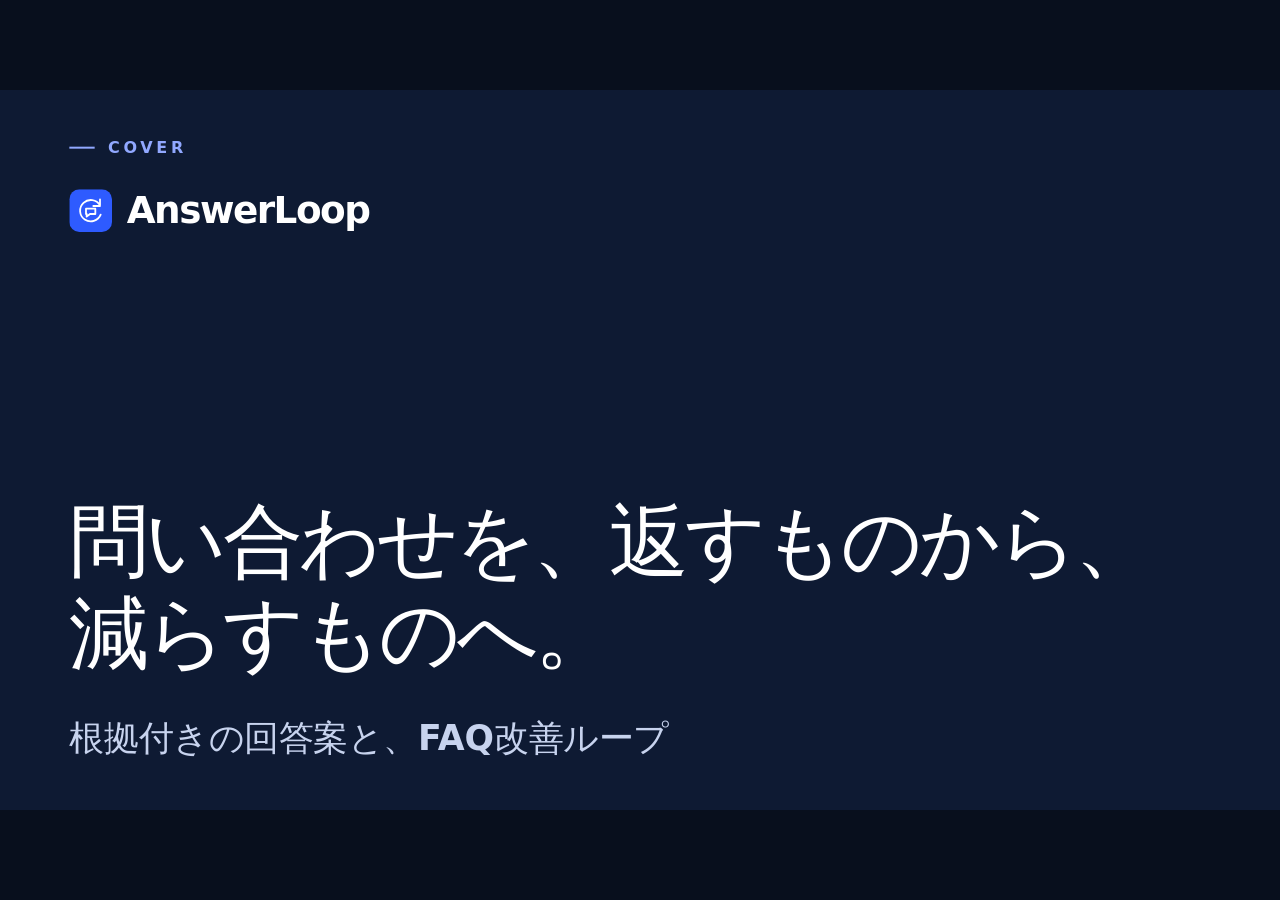
==== slides/index.html @ d75647cc "AnswerLoop: Relic 1day intern pitch materials (demo, promo video, slides, script) - demo/: inquiry-a" ====
<!doctype html>
<html lang="ja">
<head>
<meta charset="utf-8">
<meta name="viewport" content="width=device-width, initial-scale=1">
<title>AnswerLoop｜発表スライド</title>
<link rel="stylesheet" href="style.css">
<script src="deck.js" defer></script>
</head>
<body>
<main id="viewport" aria-label="AnswerLoop 発表スライド">
<div id="stage">
  <section class="slide dark cover">
    <header class="label">COVER</header>
    <div class="brand"><svg viewBox="0 0 64 64" aria-hidden="true"><rect width="64" height="64" rx="15" fill="#2e5bff"/><path d="M46 24a16 16 0 1 0 1 14M46 15v10H36M25 29h14v8h-8l-5 4v-4h-1z" fill="none" stroke="white" stroke-width="2.7" stroke-linecap="round" stroke-linejoin="round"/></svg>AnswerLoop</div>
    <h1>問い合わせを、返すものから、<br>減らすものへ。</h1>
    <p class="subtitle">根拠付きの回答案と、FAQ改善ループ</p>
  </section>
  <section class="slide problem">
    <header class="label">PROBLEM</header>
    <h1>兼務の窓口で、一日が終わる。</h1>
    <div class="numbers"><b class="accent"><span>1日 約</span>8<span>時間</span></b><span class="arrow">→</span><b>15<span>分未満</span></b></div>
    <p class="fine">開発者がBaseconnectで問い合わせ対応を担当した実体験（本人の概算）</p>
  </section>
  <section class="slide target">
    <header class="label">TARGET</header>
    <h1>最初のお客さまは、<br>自社SaaSの“兼務”担当者。</h1>
    <div class="pair roles">
      <div><p class="fine accent">使う人</p><strong>問い合わせを兼務する<br>事業担当者</strong></div>
      <div><p class="fine">買う人</p><strong>事業責任者</strong></div>
    </div>
    <p class="fine">従業員数十名・資料で答えられる質問が繰り返し届く</p>
  </section>
  <section class="slide product">
    <header class="label">PRODUCT</header>
    <h1>根拠を示して、人が承認する。</h1>
    <div class="pair product-grid">
      <ol class="steps">
        <li>根拠付きの回答案</li><li>要確認は人へ</li><li>FAQ改善ループ</li>
      </ol>
      <div class="embed horizontal" data-preview="横動画"><iframe title="AnswerLoop 横動画" data-src="../video/index.html?format=horizontal&amp;embed=1" allow="autoplay 'none'; fullscreen"></iframe></div>
    </div>
  </section>
  <section class="slide demo">
    <header class="label">DEMO</header>
    <div class="demo-bar">
      <h1>実際の画面で見てください。</h1>
      <div class="chips"><span>承認する</span><span>→</span><span>要確認</span><span>→</span><span>追記候補</span></div>
      <a href="../demo/index.html" target="_blank" rel="noopener">別タブで開く ↗</a>
    </div>
    <div class="embed demo-screen" data-preview="AnswerLoop デモ"><iframe title="操作できるAnswerLoopデモ" data-src="../demo/index.html?step=1&amp;embed=1"></iframe></div>
  </section>
  <section class="slide business">
    <header class="label">BUSINESS</header>
    <h1>30日 19,800円で試し、<br>月9,800円で続ける。</h1>
    <div class="pair business-grid">
      <div class="prices">
        <p>30日間の有償トライアル <strong>19,800<span>円</span></strong></p>
        <p>継続・月額／社 <strong>9,800<span>円</span></strong></p>
      </div>
      <div class="equation">
        <p>月60件 × 8分短縮 ＝ 月8時間</p>
        <p class="fine">時給3,000円で換算</p>
        <p><strong class="accent">≒ 24,000円相当</strong> ＞ 9,800円</p>
      </div>
    </div>
    <p class="fine">個別のFAQ整理は有償オプション／AI原価は1件数円程度の見込み</p>
  </section>
  <section class="slide sns">
    <header class="label">SNS</header>
    <h1>TikTokで、<br>あるあるの1秒から。</h1>
    <dl class="sns-points">
      <div><dt>誰に</dt><dd>兼務の事業担当者・CS責任者</dd></div>
      <div><dt>何を</dt><dd>30秒デモ：承認→要確認→追記候補</dd></div>
      <div><dt>何を測る</dt><dd>試験導入の相談件数</dd></div>
    </dl>
    <div class="embed phone" data-preview="縦動画"><iframe title="AnswerLoop 縦動画" data-src="../video/index.html?format=vertical&amp;embed=1" allow="autoplay 'none'; fullscreen"></iframe></div>
  </section>
  <section class="slide feedback">
    <header class="label">FEEDBACK</header>
    <h1>フィードバックで、2つ変えた。</h1>
    <table>
      <thead><tr><td></td><th scope="col">Before</th><td></td><th scope="col" class="accent">After</th></tr></thead>
      <tbody>
        <tr><th scope="row">対象</th><td>AI専任者のいない<br>中小企業全般</td><td class="arrow">→</td><td class="accent">問い合わせを兼務する<br>自社SaaS企業（数十名）</td></tr>
        <tr><th scope="row">売り方</th><td>初期10万円＋月3万円〜</td><td class="arrow">→</td><td class="accent">有償トライアル19,800円＋月9,800円<br>個別支援は別料金</td></tr>
      </tbody>
    </table>
    <div class="fine feedback-notes">
      <p><b>追加した指標</b>　ページ改善後に同じ問い合わせが減ったか</p>
      <p><b>残る課題</b>　回答の精度・3か月目の継続</p>
    </div>
  </section>
  <section class="slide dark next">
    <header class="label">NEXT</header>
    <h1>まず5社。<br>3か月目も使われるかで判断する。</h1>
    <ul class="metrics"><li>3か月目の継続</li><li>返信に使われた回答案の件数</li></ul>
    <p class="tagline">問い合わせを、返すものから、減らすものへ。</p>
  </section>
</div>
</main>
<aside id="notes" hidden aria-label="スピーカーノート"></aside>
<template id="speaker-notes">
  <div>Baseconnectの長期インターンで、リリース直後のプロダクトの問い合わせ対応を担当していました。同じような質問のたびに資料を探して返信を書く。それだけで一日の大半が終わっていました。</div>
  <div>少人数で自社サービスを運営する会社では、事業担当者が問い合わせ窓口を兼務しています。返信を優先するほど、プロダクト改善やマーケティングの時間が削られる。これが解決したい課題です。</div>
  <div>最初のお客さまは、自社SaaSをリリースした従業員数十名のスタートアップです。使うのは問い合わせを兼務する事業担当者、お金を出すのは事業責任者。今ある資料で答えられる質問が繰り返し届く会社です。</div>
  <div>作ったのは「AnswerLoop」です。FAQや仕様資料を根拠に回答案をつくり、担当者が確認して返信するツールです。（動画 約15秒を流す。または話しながら再生）</div>
  <div>実際の画面です。「追加料金はいつ発生しますか」という質問には、料金ページと規約の該当箇所を根拠に示した回答案が出ます。担当者は根拠を確かめて、承認するだけです。
一方、「請求書払いはできますか」は、料金ページと社内資料で記載が食い違っているので、AIは答えずに「要確認」として人に回します。私が実際につまずいた問題です。
最後に、頻出の質問から料金ページへの追記候補を出します。返信を速くするだけでなく、問い合わせそのものを減らします。</div>
  <div>収益は、30日間の有償トライアル1万9,800円と、継続の月額9,800円です。トライアルでは導入前後の対応時間を測ります。たとえば月60件で1件8分短くなれば、月8時間。時給3,000円で換算すると月2万4,000円分の時間が戻るので、月額9,800円は回収できます。個別のFAQ整理は別料金にし、支援工数で赤字にしません。</div>
  <div>SNSはTikTokとXで、30秒の動画を出します。最初の1秒で「また同じ料金の質問。前の返信どこだっけ？」というあるあるを見せ、解決までを一気に見せます。狙いは再生数ではなく、試験導入の相談件数です。</div>
  <div>事前のフィードバックを受けて、2つ変えました。
1つ目は対象です。「AI専任者のいない中小企業」全般から、事業担当者が問い合わせを兼務する自社SaaS企業に絞りました。競合との差と、他社での再現性を出すためです。
2つ目は売り方です。初期10万円と月3万円から、有償トライアルと月9,800円に変え、個別の支援は別料金にしました。支援工数を抑え、どの会社にも同じ形で入れるためです。
指標には、ページ改善後に同じ問い合わせが減ったかも加えました。残る課題は、回答の精度と、3か月目も使い続けてもらえるかです。</div>
  <div>まず5社に試してもらい、3か月目の継続と、実際の返信に使われた回答案の件数で判断します。問い合わせを、返すものから、減らすものへ変えていきます。

作るだけでなく、誰に届けてどう広げるかまで一日で考えきれたのが一番の学びでした。ありがとうございました。</div>
</template>
</body>
</html>
---- slides/style.css ----
:root {
  --ink: #0b1220;
  --ink-2: #344054;
  --muted: #667085;
  --line: #e4e7ec;
  --bg: #f5f6f8;
  --surface: #fff;
  --navy: #0e1a33;
  --accent: #2e5bff;
  --accent-soft: #e8edff;
  --ok: #12b76a;
  --ok-soft: #e7f8ef;
  --warn: #f59e0b;
  --warn-soft: #fff4e0;
  --ease: cubic-bezier(.05, .7, .1, 1);
  font-family: Inter, "Noto Sans JP", "Hiragino Sans", system-ui, sans-serif;
  font-synthesis: none;
}
* { box-sizing: border-box; }
[hidden] { display: none !important; }
body { margin: 0; background: #080f1d; color: var(--ink); height: 100dvh; overflow: hidden; display: flex; flex-direction: column; }
p, h1, ol, ul, dl, dd { margin: 0; }
#viewport { flex: 1; min-height: 0; position: relative; overflow: hidden; }
#stage { position: absolute; left: 50%; top: 50%; width: 1920px; height: 1080px; transform: translate(-50%, -50%) scale(var(--scale, 0)); }
.slide {
  position: absolute; inset: 0; padding: 72px 104px; overflow: hidden;
  background: var(--bg); visibility: hidden; opacity: 0; transform: translateX(8px);
  pointer-events: none;
  transition: opacity 250ms var(--ease), transform 250ms var(--ease), visibility 250ms;
}
.slide.active { z-index: 1; opacity: 1; transform: none; visibility: visible; pointer-events: auto; }
.slide.leaving { transform: translateX(-8px); }
.label { position: relative; color: var(--accent); font-size: 24px; font-weight: 800; letter-spacing: .23em; line-height: 30px; padding-left: 58px; margin-bottom: 46px; }
.label::before { content: ""; position: absolute; left: 0; top: 13px; width: 38px; height: 3px; background: currentColor; }
h1 { font-size: 96px; font-weight: 900; letter-spacing: -.05em; line-height: 1.14; }
.accent { color: var(--accent); }
.fine { font-size: 40px; line-height: 1.45; color: var(--ink-2); }
.fine.accent { color: var(--accent); }
.dark { background: var(--navy); color: var(--surface); }
.dark { --accent: #91a8ff; }
.cover, .problem, .target, .next { display: flex; flex-direction: column; }
.cover h1 { font-size: 120px; margin-top: auto; }
.brand { display: flex; align-items: center; gap: 22px; font-size: 56px; font-weight: 800; letter-spacing: -.04em; }
.brand svg { width: 64px; height: 64px; }
.subtitle { color: #c7d3ee; margin-top: 54px; font-size: 52px; font-weight: 650; }
.numbers { display: flex; align-items: center; justify-content: center; gap: 72px; flex: 1; font-variant-numeric: tabular-nums; white-space: nowrap; }
.numbers b { font-size: 300px; letter-spacing: -.065em; line-height: 1; font-weight: 800; }
.numbers b span { font-size: 76px; letter-spacing: -.045em; }
.numbers b span:first-child:not(:last-child) { margin-right: .16em; }
.numbers b span:last-child { margin-left: .16em; }
.arrow { color: var(--muted); font-weight: 600; }
.numbers .arrow { font-size: 106px; }
.pair { display: grid; align-items: stretch; }
.roles { grid-template-columns: 1.1fr .9fr; gap: 60px; margin: auto 0; }
.roles > div { border-top: 3px solid #cfd5df; padding: 24px 0 0; }
.roles > div:first-child { border-color: var(--accent); }
.roles .fine { font-size: 56px; line-height: 1.2; }
.roles strong { display: block; font-size: 64px; line-height: 1.22; margin-top: 20px; }
.product-grid { grid-template-columns: 620px 1fr; gap: 48px; align-items: center; margin-top: 62px; }
.steps { list-style: none; padding: 0; counter-reset: steps; }
.steps li { display: flex; align-items: center; gap: 26px; border-top: 2px solid var(--line); padding: 34px 0; font-size: 50px; font-weight: 850; white-space: nowrap; }
.steps li::before { counter-increment: steps; content: counter(steps); color: var(--accent); width: 58px; font-size: 40px; font-weight: 800; }
.embed { position: relative; overflow: hidden; border-radius: 16px; background: #e8edff; border: 2px solid #d3daea; box-shadow: 0 1px 2px rgba(16,24,40,.06), 0 8px 24px rgba(16,24,40,.08); }
.embed iframe { display: block; width: 100%; height: 100%; border: 0; }
.horizontal { aspect-ratio: 16 / 9; }
.demo { display: grid; grid-template-rows: auto auto minmax(0, 1fr); gap: 10px; padding: 24px 104px; }
.demo .label { margin-bottom: 0; }
.demo h1 { font-size: 50px; }
.demo-bar { display: flex; align-items: center; justify-content: space-between; gap: 24px; white-space: nowrap; }
.demo-bar a { color: var(--accent); font-size: 30px; font-weight: 700; text-underline-offset: .2em; }
.chips { display: flex; align-items: center; gap: 12px; font-size: 30px; font-weight: 750; }
.chips span:nth-child(odd) { background: var(--accent-soft); color: var(--ink); padding: 5px 20px; border-radius: 14px; }
.chips span:nth-child(even) { color: var(--muted); }
.demo-screen { height: 100%; aspect-ratio: 16 / 10; justify-self: center; border: 0; outline: 2px solid #d3daea; }
.business-grid { grid-template-columns: 690px 1fr; gap: 65px; margin: 52px 0 48px; }
.prices, .equation { border-top: 3px solid #cfd5df; padding-top: 24px; }
.prices p, .equation p { font-size: 46px; line-height: 1.36; font-weight: 700; }
.prices p { display: grid; padding-bottom: 13px; }
.prices strong { font-size: 86px; font-variant-numeric: tabular-nums; letter-spacing: -.05em; line-height: 1.05; }
.prices strong span { font-size: 48px; margin-left: .15em; }
.equation { border-color: var(--accent); }
.equation p { margin-bottom: 18px; }
.equation p.fine { font-size: 40px; }
.equation strong { font-size: 70px; letter-spacing: -.04em; }
.sns-points { width: 1060px; margin-top: 58px; }
.sns-points div { border-top: 2px solid var(--line); padding: 22px 0; }
.sns-points dt { color: var(--accent); font-size: 40px; font-weight: 800; }
.sns-points dd { font-size: 49px; font-weight: 750; margin-top: 5px; }
.phone { position: absolute; right: 152px; top: 81px; height: 918px; width: calc(892px * 9 / 16 + 26px); border: 13px solid var(--navy); border-radius: 54px; }
.phone::after { content: ""; position: absolute; pointer-events: none; top: 0; left: 50%; translate: -50% 0; width: 154px; height: 21px; border-radius: 0 0 16px 16px; background: var(--navy); }
.feedback h1 { font-size: 91px; }
.feedback table { width: 100%; margin: 60px 0 38px; font-size: 43px; line-height: 1.27; table-layout: fixed; border-collapse: collapse; text-align: left; }
.feedback th, .feedback td { padding: 20px 12px 20px 0; }
.feedback thead th { font-size: 40px; }
.feedback tr > :first-child { width: 155px; }
.feedback tr > :nth-child(2) { width: 500px; }
.feedback tr > :nth-child(3) { width: 98px; }
.feedback tbody tr { border-top: 2px solid var(--line); }
.feedback td.accent { font-weight: 850; }
.feedback-notes { border-top: 2px solid var(--line); padding-top: 35px; }
.feedback-notes p + p { margin-top: 12px; }
.next h1 { font-size: 91px; }
.metrics { display: grid; grid-template-columns: 1fr 2fr; list-style: none; padding: 0; gap: 80px; margin: auto 0; }
.metrics li { border-top: 2px solid #687bab; padding-top: 24px; font-size: 64px; font-weight: 750; }
.tagline { font-size: 80px; font-weight: 800; color: #c7d3ee; letter-spacing: -.04em; }
.slide.active > :not(.label) { animation: enter 250ms var(--ease) both; }
.slide.active > :nth-child(3) { animation-delay: 45ms; }
.slide.active > :nth-child(4) { animation-delay: 90ms; }
.slide.active > :nth-child(5) { animation-delay: 135ms; }
@keyframes enter { from { opacity: 0; transform: translateY(8px); } to { opacity: 1; transform: none; } }
#notes { flex: 0 0 auto; max-height: 33dvh; overflow: auto; padding: 20px max(24px, 8vw); white-space: pre-wrap; color: #fff; background: var(--navy); border-top: 1px solid #687bab; font-size: 18px; line-height: 1.65; }
.preview .slide, .preview .slide > * { transition: none; animation: none !important; }
.preview .embed iframe, .preview .demo-bar a { visibility: hidden; }
.preview .embed::before { content: attr(data-preview); position: absolute; inset: 0; display: grid; place-items: center; color: var(--ink-2); font-size: 55px; font-weight: 800; }
.presenter { overflow: auto; background: var(--navy); color: white; display: block; height: auto; }
.presenter main { max-width: 1440px; margin: auto; padding: 24px; }
.presenter-bar, .previews { display: grid; grid-template-columns: 1fr 1fr; gap: 18px; }
.presenter-bar { grid-template-columns: 1fr auto auto; align-items: center; margin-bottom: 20px; }
.presenter button { border: 1px solid #687bab; border-radius: 8px; background: transparent; color: white; padding: 8px 16px; font: inherit; cursor: pointer; }
.presenter output { font-size: 38px; line-height: 1; font-weight: 800; font-variant-numeric: tabular-nums; }
.presenter h2 { font-size: 18px; margin: 8px 0; }
.presenter iframe, .end-card { width: 100%; aspect-ratio: 16 / 9; display: block; border: 1px solid #687bab; border-radius: 8px; }
.end-card { display: grid; place-items: center; }
.presenter-notes { white-space: pre-wrap; font-size: 21px; line-height: 1.65; padding-top: 10px; }
@media (prefers-reduced-motion: reduce) {
  .slide, .slide.active > * { transition: none !important; animation: none !important; }
}
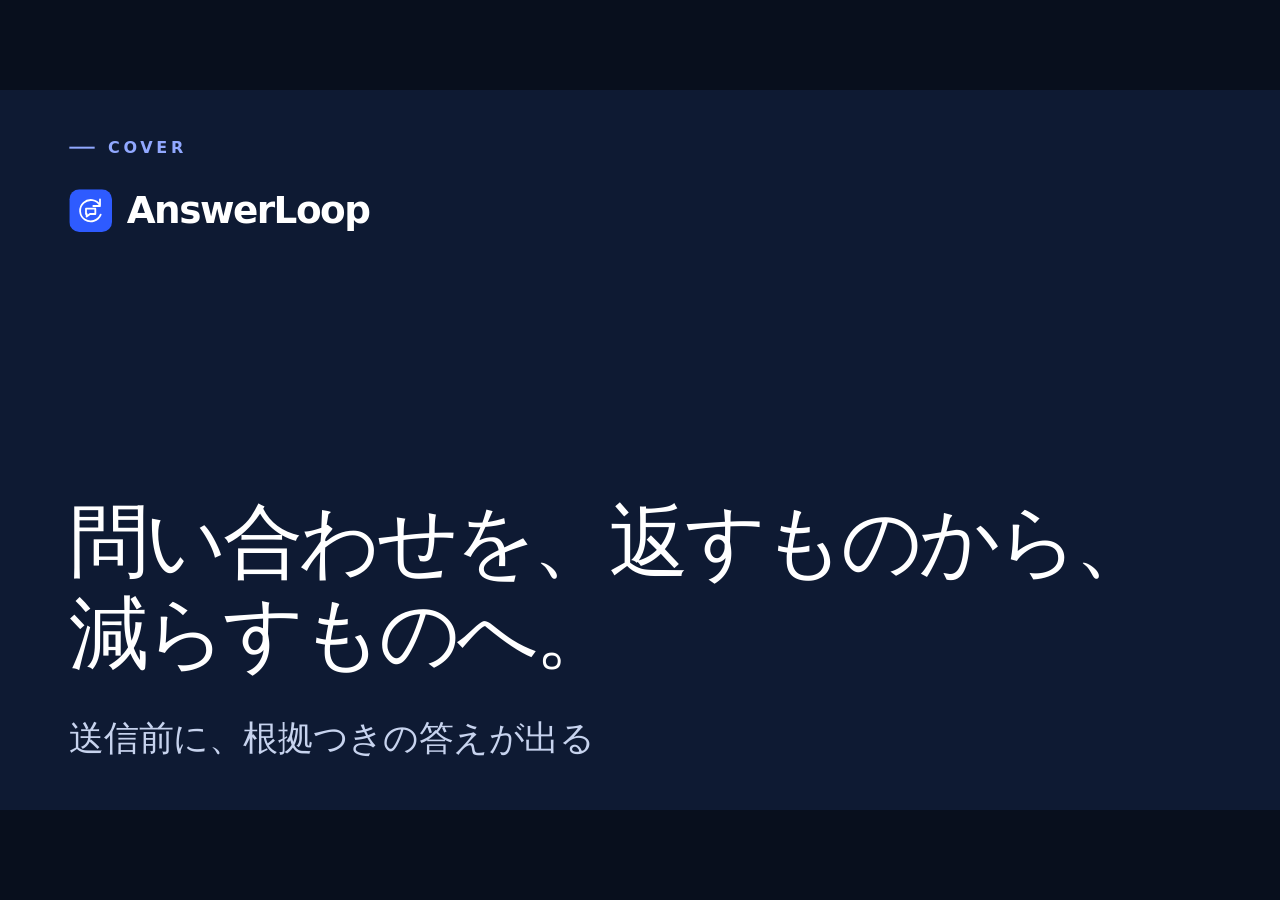
==== commit e83a30f1: "AnswerLoop v2/v3: instant grounded answers, mock phone call, promo video v3 with narration - demo: p" ====
--- a/slides/index.html
+++ b/slides/index.html
@@ -14,7 +14,7 @@
     <header class="label">COVER</header>
     <div class="brand"><svg viewBox="0 0 64 64" aria-hidden="true"><rect width="64" height="64" rx="15" fill="#2e5bff"/><path d="M46 24a16 16 0 1 0 1 14M46 15v10H36M25 29h14v8h-8l-5 4v-4h-1z" fill="none" stroke="white" stroke-width="2.7" stroke-linecap="round" stroke-linejoin="round"/></svg>AnswerLoop</div>
     <h1>問い合わせを、返すものから、<br>減らすものへ。</h1>
-    <p class="subtitle">根拠付きの回答案と、FAQ改善ループ</p>
+    <p class="subtitle">送信前に、根拠つきの答えが出る</p>
   </section>
   <section class="slide problem">
     <header class="label">PROBLEM</header>
@@ -24,71 +24,103 @@
   </section>
   <section class="slide target">
     <header class="label">TARGET</header>
-    <h1>最初のお客さまは、<br>自社SaaSの“兼務”担当者。</h1>
+    <h1>最初は自社SaaSの“兼務”担当者。<br>次に大企業の窓口へ。</h1>
     <div class="pair roles">
-      <div><p class="fine accent">使う人</p><strong>問い合わせを兼務する<br>事業担当者</strong></div>
-      <div><p class="fine">買う人</p><strong>事業責任者</strong></div>
+      <div>
+        <p class="fine accent">最初｜従業員数十名のSaaS企業</p>
+        <strong>使う人　兼務の事業担当者<br>買う人　事業責任者</strong>
+      </div>
+      <div>
+        <p class="fine">次の段階｜大企業</p>
+        <strong>CS・コールセンター責任者</strong>
+        <p class="fine pilot">定型電話1窓口から試験導入<br>解決率・応答時間・再問い合わせ</p>
+      </div>
     </div>
-    <p class="fine">従業員数十名・資料で答えられる質問が繰り返し届く</p>
   </section>
   <section class="slide product">
     <header class="label">PRODUCT</header>
-    <h1>根拠を示して、人が承認する。</h1>
+    <h1>送信を待たせない。<br>根拠つきで、すぐ答える。</h1>
     <div class="pair product-grid">
       <ol class="steps">
-        <li>根拠付きの回答案</li><li>要確認は人へ</li><li>FAQ改善ループ</li>
+        <li>送信前の即答</li><li>要確認は人へ</li><li>FAQ改善ループ</li>
       </ol>
-      <div class="embed horizontal" data-preview="横動画"><iframe title="AnswerLoop 横動画" data-src="../video/index.html?format=horizontal&amp;embed=1" allow="autoplay 'none'; fullscreen"></iframe></div>
+      <div class="embed horizontal" data-preview="横動画（15秒）"><iframe title="AnswerLoop 横動画（15秒）" data-src="../video/index.html?format=horizontal&amp;cut=15&amp;embed=1" allow="autoplay 'none'; fullscreen"></iframe></div>
     </div>
+    <p class="fine product-inbox">メール・フォーム・チャット・電話を1つの受信箱で</p>
   </section>
   <section class="slide demo">
     <header class="label">DEMO</header>
     <div class="demo-bar">
       <h1>実際の画面で見てください。</h1>
-      <div class="chips"><span>承認する</span><span>→</span><span>要確認</span><span>→</span><span>追記候補</span></div>
+      <div class="chips"><span>チャットで即答</span><span>→</span><span>電話（模擬）</span><span>→</span><span>要確認を人へ</span><span>→</span><span>追記候補を承認</span></div>
       <a href="../demo/index.html" target="_blank" rel="noopener">別タブで開く ↗</a>
     </div>
     <div class="embed demo-screen" data-preview="AnswerLoop デモ"><iframe title="操作できるAnswerLoopデモ" data-src="../demo/index.html?step=1&amp;embed=1"></iframe></div>
   </section>
+  <section class="slide competition">
+    <header class="label">COMPETITION</header>
+    <h1>即答と、ページ改善を、ひとつの流れに。</h1>
+    <table aria-label="AnswerLoopと競合の公開情報比較">
+      <thead><tr>
+        <td></td><th scope="col">送信前の<br>提示</th><th scope="col">文単位の<br>根拠表示</th><th scope="col">電話</th><th scope="col">料金・仕様ページの<br>改稿 → 再問い合わせ計測</th><th scope="col">公開価格</th>
+      </tr></thead>
+      <tbody>
+        <tr><th scope="row">国内の問い合わせ管理ツール<br>（AIチャット付き）</th><td>未確認</td><td>未確認</td><td>未確認</td><td>未確認</td><td>月1万円台</td></tr>
+        <tr><th scope="row">国内のチャットCS基盤<br>（音声AIあり）</th><td>未確認</td><td>未確認</td><td>あり</td><td>未確認</td><td>従量＋月額</td></tr>
+        <tr><th scope="row">国内のメール共有ツール</th><td>未確認</td><td>未確認</td><td>一部</td><td>未確認</td><td>月1.5万円〜</td></tr>
+        <tr><th scope="row">海外のAIサポート<br>エージェント（成果課金）</th><td>未確認</td><td>一部</td><td>あり</td><td>一部</td><td>1解決あたり課金</td></tr>
+        <tr><th scope="row">AnswerLoop（試作）</th><td>試作</td><td>試作</td><td>試作</td><td>試作</td><td>月9,800円〜（仮説）</td></tr>
+      </tbody>
+    </table>
+    <p class="fine">代表的な製品の公開情報で確認できた範囲（2026-11-28）。未確認＝公開資料で確かめられなかった</p>
+  </section>
   <section class="slide business">
     <header class="label">BUSINESS</header>
-    <h1>30日 19,800円で試し、<br>月9,800円で続ける。</h1>
+    <h1>Starterで入り、<br>電話と大企業で伸ばす。</h1>
     <div class="pair business-grid">
-      <div class="prices">
-        <p>30日間の有償トライアル <strong>19,800<span>円</span></strong></p>
-        <p>継続・月額／社 <strong>9,800<span>円</span></strong></p>
-      </div>
-      <div class="equation">
-        <p>月60件 × 8分短縮 ＝ 月8時間</p>
-        <p class="fine">時給3,000円で換算</p>
-        <p><strong class="accent">≒ 24,000円相当</strong> ＞ 9,800円</p>
-      </div>
+      <article class="plan">
+        <h2>Starter <small>価格仮説</small></h2>
+        <p class="plan-price">月9,800円</p>
+        <p>30日有償トライアル<br>19,800円</p>
+        <p>メール・フォーム・<br>チャット</p>
+      </article>
+      <article class="plan">
+        <h2>Pro <small>価格仮説</small></h2>
+        <p class="plan-price">月29,800円</p>
+        <p>電話の即答を追加</p>
+      </article>
+      <article class="plan">
+        <h2>Enterprise <small>価格仮説</small></h2>
+        <p class="plan-price">年額・要見積</p>
+        <p>既存窓口と接続<br>権限・監査履歴・SLA<br>音声基盤は提携</p>
+      </article>
     </div>
-    <p class="fine">個別のFAQ整理は有償オプション／AI原価は1件数円程度の見込み</p>
+    <p class="fine recovery">Starterの仮定　月60件 × 8分短縮 ＝ 月8時間 <strong class="accent">≒ 24,000円相当</strong>（時給3,000円）</p>
   </section>
   <section class="slide sns">
     <header class="label">SNS</header>
-    <h1>TikTokで、<br>あるあるの1秒から。</h1>
+    <h1>0フォロワーから、<br>音で最後まで見せる。</h1>
     <dl class="sns-points">
-      <div><dt>誰に</dt><dd>兼務の事業担当者・CS責任者</dd></div>
-      <div><dt>何を</dt><dd>30秒デモ：承認→要確認→追記候補</dd></div>
-      <div><dt>何を測る</dt><dd>試験導入の相談件数</dd></div>
+      <div><dt>型</dt><dd>初投稿は15秒・あるある1操作<br>質問を替え、週2〜3本で計10本</dd></div>
+      <div><dt>音</dt><dd>120 BPM、操作音を拍に同期してループ</dd></div>
+      <div><dt>測る</dt><dd>冒頭2秒の維持率・平均視聴秒数<br>業務コメント・デモ希望</dd></div>
     </dl>
-    <div class="embed phone" data-preview="縦動画"><iframe title="AnswerLoop 縦動画" data-src="../video/index.html?format=vertical&amp;embed=1" allow="autoplay 'none'; fullscreen"></iframe></div>
+    <p class="fine sns-cta">CTAはプロフィールのリンク／コメント誘導</p>
+    <div class="embed phone" data-preview="縦動画（15秒）"><iframe title="AnswerLoop 縦動画（15秒）" data-src="../video/index.html?format=vertical&amp;cut=15&amp;embed=1" allow="autoplay 'none'; fullscreen"></iframe></div>
   </section>
   <section class="slide feedback">
     <header class="label">FEEDBACK</header>
-    <h1>フィードバックで、2つ変えた。</h1>
+    <h1>2回のフィードバックで、3つ変えた。</h1>
     <table>
       <thead><tr><td></td><th scope="col">Before</th><td></td><th scope="col" class="accent">After</th></tr></thead>
       <tbody>
-        <tr><th scope="row">対象</th><td>AI専任者のいない<br>中小企業全般</td><td class="arrow">→</td><td class="accent">問い合わせを兼務する<br>自社SaaS企業（数十名）</td></tr>
-        <tr><th scope="row">売り方</th><td>初期10万円＋月3万円〜</td><td class="arrow">→</td><td class="accent">有償トライアル19,800円＋月9,800円<br>個別支援は別料金</td></tr>
+        <tr><th scope="row">対象</th><td>中小企業全般</td><td class="arrow">→</td><td class="accent">兼務担当者のいるSaaS<br>次に大企業の窓口</td></tr>
+        <tr><th scope="row">差別化</th><td>回答案を作る</td><td class="arrow">→</td><td class="accent">送信前に根拠つきで即答、電話まで</td></tr>
+        <tr><th scope="row">売り方</th><td>初期10万円＋月3万円</td><td class="arrow">→</td><td class="accent">有償トライアル＋3段の料金</td></tr>
       </tbody>
     </table>
     <div class="fine feedback-notes">
-      <p><b>追加した指標</b>　ページ改善後に同じ問い合わせが減ったか</p>
-      <p><b>残る課題</b>　回答の精度・3か月目の継続</p>
+      <p><b>残る課題</b>　回答精度、音声の原価、3か月目の継続</p>
     </div>
   </section>
   <section class="slide dark next">
@@ -101,22 +133,31 @@
 </main>
 <aside id="notes" hidden aria-label="スピーカーノート"></aside>
 <template id="speaker-notes">
-  <div>Baseconnectの長期インターンで、リリース直後のプロダクトの問い合わせ対応を担当していました。同じような質問のたびに資料を探して返信を書く。それだけで一日の大半が終わっていました。</div>
-  <div>少人数で自社サービスを運営する会社では、事業担当者が問い合わせ窓口を兼務しています。返信を優先するほど、プロダクト改善やマーケティングの時間が削られる。これが解決したい課題です。</div>
-  <div>最初のお客さまは、自社SaaSをリリースした従業員数十名のスタートアップです。使うのは問い合わせを兼務する事業担当者、お金を出すのは事業責任者。今ある資料で答えられる質問が繰り返し届く会社です。</div>
-  <div>作ったのは「AnswerLoop」です。FAQや仕様資料を根拠に回答案をつくり、担当者が確認して返信するツールです。（動画 約15秒を流す。または話しながら再生）</div>
-  <div>実際の画面です。「追加料金はいつ発生しますか」という質問には、料金ページと規約の該当箇所を根拠に示した回答案が出ます。担当者は根拠を確かめて、承認するだけです。
-一方、「請求書払いはできますか」は、料金ページと社内資料で記載が食い違っているので、AIは答えずに「要確認」として人に回します。私が実際につまずいた問題です。
-最後に、頻出の質問から料金ページへの追記候補を出します。返信を速くするだけでなく、問い合わせそのものを減らします。</div>
-  <div>収益は、30日間の有償トライアル1万9,800円と、継続の月額9,800円です。トライアルでは導入前後の対応時間を測ります。たとえば月60件で1件8分短くなれば、月8時間。時給3,000円で換算すると月2万4,000円分の時間が戻るので、月額9,800円は回収できます。個別のFAQ整理は別料金にし、支援工数で赤字にしません。</div>
-  <div>SNSはTikTokとXで、30秒の動画を出します。最初の1秒で「また同じ料金の質問。前の返信どこだっけ？」というあるあるを見せ、解決までを一気に見せます。狙いは再生数ではなく、試験導入の相談件数です。</div>
-  <div>事前のフィードバックを受けて、2つ変えました。
-1つ目は対象です。「AI専任者のいない中小企業」全般から、事業担当者が問い合わせを兼務する自社SaaS企業に絞りました。競合との差と、他社での再現性を出すためです。
-2つ目は売り方です。初期10万円と月3万円から、有償トライアルと月9,800円に変え、個別の支援は別料金にしました。支援工数を抑え、どの会社にも同じ形で入れるためです。
-指標には、ページ改善後に同じ問い合わせが減ったかも加えました。残る課題は、回答の精度と、3か月目も使い続けてもらえるかです。</div>
-  <div>まず5社に試してもらい、3か月目の継続と、実際の返信に使われた回答案の件数で判断します。問い合わせを、返すものから、減らすものへ変えていきます。
-
-作るだけでなく、誰に届けてどう広げるかまで一日で考えきれたのが一番の学びでした。ありがとうございました。</div>
+  <div>【1 COVER｜20秒】
+Baseconnectの長期インターンで、リリース直後のプロダクトの問い合わせ対応を担当していました。同じような質問のたびに資料を探して返信を書く。それだけで一日の大半が終わっていました。</div>
+  <div>【2 PROBLEM｜18秒】
+ナレッジを約80件整えると、私の対応時間は概算で一日約8時間から15分未満に。兼務の担当者に、プロダクトを改善する時間を戻したいと思いました。</div>
+  <div>【3 TARGET｜21秒】
+最初は従業員数十名の自社SaaS企業です。使うのは問い合わせを兼務する事業担当者、買うのは事業責任者。次は大企業のCS・コールセンター責任者と、定型電話の一窓口で試し、解決率・応答時間・再問い合わせを測ります。</div>
+  <div>【4 PRODUCT｜24秒】
+（横動画を再生。話しながら15秒のカットを一度だけ流す）
+AnswerLoopは、送信前に根拠つきの答えを出します。承認済みの回答に一致したときだけ表示します。メール・フォーム・チャット・電話を一つの受信箱にまとめ、人が確認した答えを次の問い合わせに活かします。</div>
+  <div>【5 DEMO｜47秒】
+（「追加料金はいつ発生しますか？」と入力し、変換を確定）追加料金の質問を打つと、送信前に日割りの答えと根拠が出ます。
+（模擬通話を再生）電話でも同じナレッジを使い、答えられる質問にはその場で答えます。
+（要確認を開く）請求書払いは資料が食い違うので、質問と確認先を要約して人に渡します。
+（追記候補の差分を開き、承認）同じ質問14件から料金ページの追記案を出し、人が確認して承認します。</div>
+  <div>【6 COMPETITION｜17秒】
+国内外のツールを4つの類型で比較しました。送信前に根拠つきで即答し、ページ改善後に同じ問い合わせが減ったかまで測る例は、公開情報では確認できませんでした。</div>
+  <div>【7 BUSINESS｜21秒】
+価格仮説は、30日19,800円で試して、Starterは月9,800円。電話は月29,800円のPro、既存窓口との接続は年額見積もりです。月60件で1件8分短縮なら、月8時間、約24,000円相当です。</div>
+  <div>【8 SNS｜17秒】
+（縦動画は再生せず、画面を示す）
+TikTokの初投稿は15秒、あるあるを一操作で見せます。音を拍に合わせ、質問を替えて10本。冒頭の維持率、平均視聴秒数、業務コメントやデモ希望を見ます。</div>
+  <div>【9 FEEDBACK｜22秒】
+事前の指摘で対象を兼務のSaaS担当者に絞りました。当日、送信後の待ち時間、電話対応、大企業への展開を指摘され、送信前の即答と模擬通話を加え、大企業向けを含む三段階の料金とトライアルに変えました。</div>
+  <div>【10 NEXT｜13秒】
+まず5社で、3か月目の継続と実際の返信に使われた回答案の件数を見ます。問い合わせを、返すものから、減らすものへ。ありがとうございました。</div>
 </template>
 </body>
 </html>
--- a/slides/style.css
+++ b/slides/style.css
@@ -24,6 +24,7 @@
 #stage { position: absolute; left: 50%; top: 50%; width: 1920px; height: 1080px; transform: translate(-50%, -50%) scale(var(--scale, 0)); }
 .slide {
   position: absolute; inset: 0; padding: 72px 104px; overflow: hidden;
+  word-break: auto-phrase;
   background: var(--bg); visibility: hidden; opacity: 0; transform: translateX(8px);
   pointer-events: none;
   transition: opacity 250ms var(--ease), transform 250ms var(--ease), visibility 250ms;
@@ -54,9 +55,13 @@
 .roles { grid-template-columns: 1.1fr .9fr; gap: 60px; margin: auto 0; }
 .roles > div { border-top: 3px solid #cfd5df; padding: 24px 0 0; }
 .roles > div:first-child { border-color: var(--accent); }
-.roles .fine { font-size: 56px; line-height: 1.2; }
-.roles strong { display: block; font-size: 64px; line-height: 1.22; margin-top: 20px; }
-.product-grid { grid-template-columns: 620px 1fr; gap: 48px; align-items: center; margin-top: 62px; }
+.roles .fine { font-size: 43px; line-height: 1.2; }
+.roles strong { display: block; font-size: 51px; line-height: 1.22; margin-top: 20px; }
+.roles .pilot { margin-top: 20px; line-height: 1.45; }
+.product h1 { font-size: 88px; }
+.product-grid { grid-template-columns: 620px 1fr; gap: 48px; align-items: center; margin-top: 32px; }
+.product .horizontal { width: 900px; justify-self: end; }
+.product-inbox { margin-top: 20px; }
 .steps { list-style: none; padding: 0; counter-reset: steps; }
 .steps li { display: flex; align-items: center; gap: 26px; border-top: 2px solid var(--line); padding: 34px 0; font-size: 50px; font-weight: 850; white-space: nowrap; }
 .steps li::before { counter-increment: steps; content: counter(steps); color: var(--accent); width: 58px; font-size: 40px; font-weight: 800; }
@@ -66,26 +71,41 @@
 .demo { display: grid; grid-template-rows: auto auto minmax(0, 1fr); gap: 10px; padding: 24px 104px; }
 .demo .label { margin-bottom: 0; }
 .demo h1 { font-size: 50px; }
-.demo-bar { display: flex; align-items: center; justify-content: space-between; gap: 24px; white-space: nowrap; }
+.demo-bar { display: grid; grid-template-columns: 1fr auto; align-items: center; gap: 10px 24px; white-space: nowrap; }
+.demo-bar .chips { grid-column: 1 / -1; grid-row: 2; }
 .demo-bar a { color: var(--accent); font-size: 30px; font-weight: 700; text-underline-offset: .2em; }
 .chips { display: flex; align-items: center; gap: 12px; font-size: 30px; font-weight: 750; }
 .chips span:nth-child(odd) { background: var(--accent-soft); color: var(--ink); padding: 5px 20px; border-radius: 14px; }
 .chips span:nth-child(even) { color: var(--muted); }
 .demo-screen { height: 100%; aspect-ratio: 16 / 10; justify-self: center; border: 0; outline: 2px solid #d3daea; }
-.business-grid { grid-template-columns: 690px 1fr; gap: 65px; margin: 52px 0 48px; }
-.prices, .equation { border-top: 3px solid #cfd5df; padding-top: 24px; }
-.prices p, .equation p { font-size: 46px; line-height: 1.36; font-weight: 700; }
-.prices p { display: grid; padding-bottom: 13px; }
-.prices strong { font-size: 86px; font-variant-numeric: tabular-nums; letter-spacing: -.05em; line-height: 1.05; }
-.prices strong span { font-size: 48px; margin-left: .15em; }
-.equation { border-color: var(--accent); }
-.equation p { margin-bottom: 18px; }
-.equation p.fine { font-size: 40px; }
-.equation strong { font-size: 70px; letter-spacing: -.04em; }
-.sns-points { width: 1060px; margin-top: 58px; }
-.sns-points div { border-top: 2px solid var(--line); padding: 22px 0; }
+.competition h1 { font-size: 86px; }
+.competition table { width: 100%; table-layout: fixed; border-collapse: collapse; margin: 40px 0 20px; font-size: 32px; line-height: 1.16; text-align: center; }
+.competition th, .competition td { padding: 15px 8px; }
+.competition tr > :first-child { width: 460px; text-align: left; padding-left: 20px; white-space: nowrap; }
+.competition tr > :nth-child(4) { width: 110px; }
+.competition tr > :nth-child(5) { width: 410px; }
+.competition tr > :last-child { width: 290px; white-space: nowrap; }
+.competition tbody tr { border-top: 2px solid var(--line); }
+.competition tbody tr:last-child { background: var(--accent-soft); color: var(--accent); font-weight: 800; }
+.competition .fine { font-size: 32px; }
+.business h1 { font-size: 90px; }
+.business-grid { grid-template-columns: repeat(3, minmax(0, 1fr)); gap: 26px; margin: 46px 0 42px; }
+.plan { padding: 28px 26px; background: var(--surface); border: 2px solid var(--line); border-radius: 16px; }
+.plan:first-child { border-top: 5px solid var(--accent); padding-top: 25px; }
+.plan h2 { margin: 0 0 18px; font-size: 48px; display: flex; align-items: baseline; justify-content: space-between; gap: 12px; }
+.plan small { color: var(--muted); font-size: 40px; white-space: nowrap; }
+.plan p { font-size: 40px; line-height: 1.3; }
+.plan p + p { margin-top: 14px; }
+.plan .plan-price { font-size: 64px; font-weight: 850; font-variant-numeric: tabular-nums; letter-spacing: -.045em; }
+.plan:first-child .plan-price { color: var(--accent); }
+.recovery { border-top: 2px solid var(--line); padding-top: 22px; }
+.sns .label { margin-bottom: 30px; }
+.sns h1 { font-size: 90px; }
+.sns-points { width: 1060px; margin-top: 24px; }
+.sns-points div { border-top: 2px solid var(--line); padding: 10px 0; }
 .sns-points dt { color: var(--accent); font-size: 40px; font-weight: 800; }
-.sns-points dd { font-size: 49px; font-weight: 750; margin-top: 5px; }
+.sns-points dd { font-size: 44px; font-weight: 750; margin-top: 5px; }
+.sns-cta { margin-top: 12px; }
 .phone { position: absolute; right: 152px; top: 81px; height: 918px; width: calc(892px * 9 / 16 + 26px); border: 13px solid var(--navy); border-radius: 54px; }
 .phone::after { content: ""; position: absolute; pointer-events: none; top: 0; left: 50%; translate: -50% 0; width: 154px; height: 21px; border-radius: 0 0 16px 16px; background: var(--navy); }
 .feedback h1 { font-size: 91px; }
